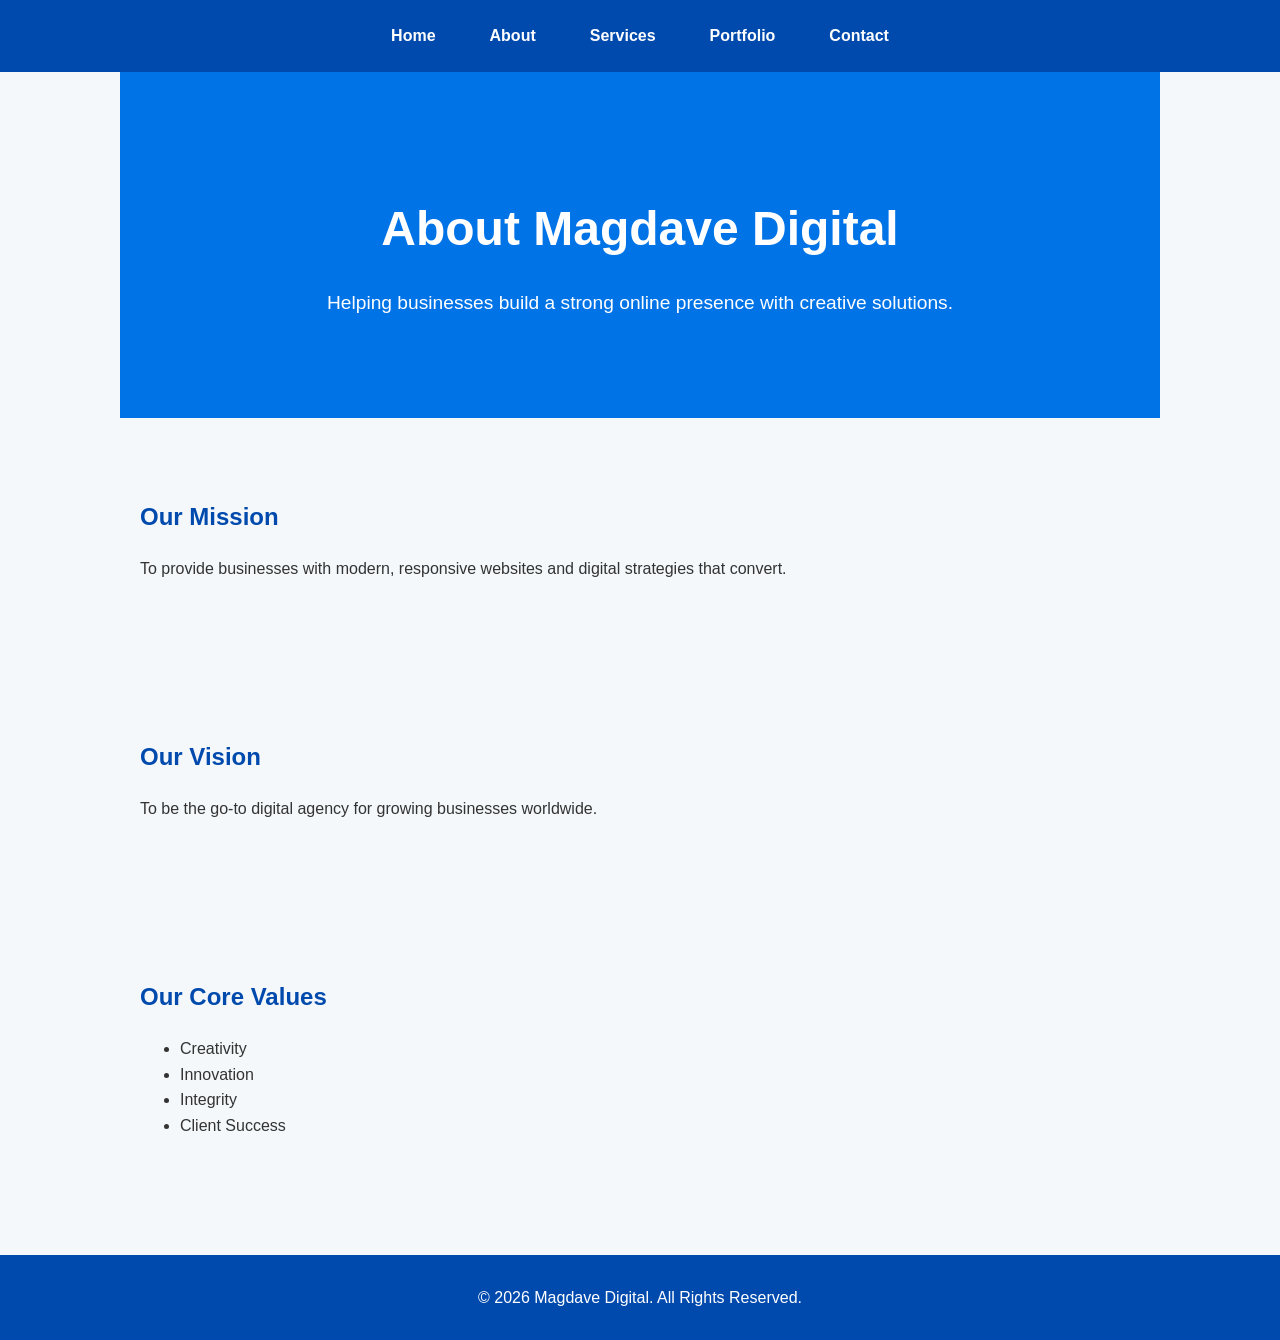
==== about.html @ f0c23b48 "Add files via upload" ====
<!DOCTYPE html>
<html>
<head>
  <title>About - Magdave Digital</title>
  <link rel="stylesheet" href="style.css">
</head>
<body>

<nav>
  <a href="index.html">Home</a>
  <a href="about.html">About</a>
  <a href="services.html">Services</a>
  <a href="portfolio.html">Portfolio</a>
  <a href="contact.html">Contact</a>
</nav>

<!-- Hero Section -->
<section class="hero">
  <h1>About Magdave Digital</h1>
  <p>Helping businesses build a strong online presence with creative solutions.</p>
</section>

<!-- Mission Section -->
<section>
  <h2>Our Mission</h2>
  <p>To provide businesses with modern, responsive websites and digital strategies that convert.</p>
</section>

<!-- Vision Section -->
<section>
  <h2>Our Vision</h2>
  <p>To be the go-to digital agency for growing businesses worldwide.</p>
</section>

<!-- Values Section -->
<section>
  <h2>Our Core Values</h2>
  <ul>
    <li>Creativity</li>
    <li>Innovation</li>
    <li>Integrity</li>
    <li>Client Success</li>
  </ul>
</section>

<footer>
  &copy; 2026 Magdave Digital. All Rights Reserved.
</footer>

</body>
</html>
---- style.css ----
/* General Styles */
body {
  font-family: Arial, sans-serif;
  margin: 0;
  padding: 0;
  line-height: 1.6;
  background-color: #f4f8fb;
  color: #333;
}

/* Navigation */
nav {
  background-color: #004aad; /* blue */
  padding: 15px 20px;
  display: flex;
  justify-content: center;
  flex-wrap: wrap;
}

nav {
  background-color: #004aad; /* blue */
  padding: 15px 20px;
  display: flex;
  justify-content: center;
  flex-wrap: wrap;
  position: sticky;   /* makes it stick */
  top: 0;             /* sticks at the top */
  z-index: 1000;      /* stays above other content */
}

nav a {
  color: white;
  margin: 0 15px;
  text-decoration: none;
  font-weight: bold;
  padding: 8px 12px;
  transition: background 0.3s;
  border-radius: 4px;
}

nav a:hover {
  background-color: #ff7f11; /* orange hover */
  color: #fff;
}

/* Hero Section */
.hero {
  text-align: center;
  padding: 80px 20px;
  background: #0073e6; /* lighter blue */
  color: #fff;
}

.hero h1 {
  font-size: 3em;
  margin-bottom: 20px;
}

.hero p {
  font-size: 1.2em;
}

/* Buttons */
button, .btn {
  background-color: #ff7f11; /* orange */
  color: #fff;
  border: none;
  padding: 12px 25px;
  cursor: pointer;
  font-size: 1em;
  border-radius: 5px;
  transition: background 0.3s;
}

button:hover, .btn:hover {
  background-color: #e66600;
}

/* Sections */
section {
  padding: 60px 20px;
  max-width: 1000px;
  margin: auto;
}

/* Headings */
h2 {
  color: #004aad; /* blue headings */
  margin-bottom: 20px;
}

/* Services / Portfolio Cards */
.card-container {
  display: flex;
  flex-wrap: wrap;
  justify-content: center;
  gap: 20px;
}

.card {
  background-color: #fff;
  border: 1px solid #ddd;
  border-radius: 8px;
  padding: 20px;
  width: 250px;
  text-align: center;
  transition: transform 0.3s;
}

.card:hover {
  transform: translateY(-5px);
  box-shadow: 0 8px 20px rgba(0,0,0,0.1);
}

/* Contact Form */
form {
  display: flex;
  flex-direction: column;
  max-width: 500px;
  margin: auto;
}

form input, form textarea {
  padding: 12px;
  margin-bottom: 15px;
  border-radius: 5px;
  border: 1px solid #ccc;
}

form button {
  align-self: center;
}

/* Footer */
footer {
  text-align: center;
  padding: 30px 20px;
  background-color: #004aad;
  color: #fff;
  margin-top: 40px;
}

/* Responsive */
@media(max-width:768px){
  .card-container {
    flex-direction: column;
    align-items: center;
  }
}

@media(max-width:768px){
  nav {
    flex-direction: column;
    align-items: center;
  }

  nav a {
    margin: 5px 0;
  }

  .card-container {
    flex-direction: column;
    align-items: center;
  }

  .hero h1 {
    font-size: 2em;
  }

  section {
    padding: 40px 15px;
  }
}
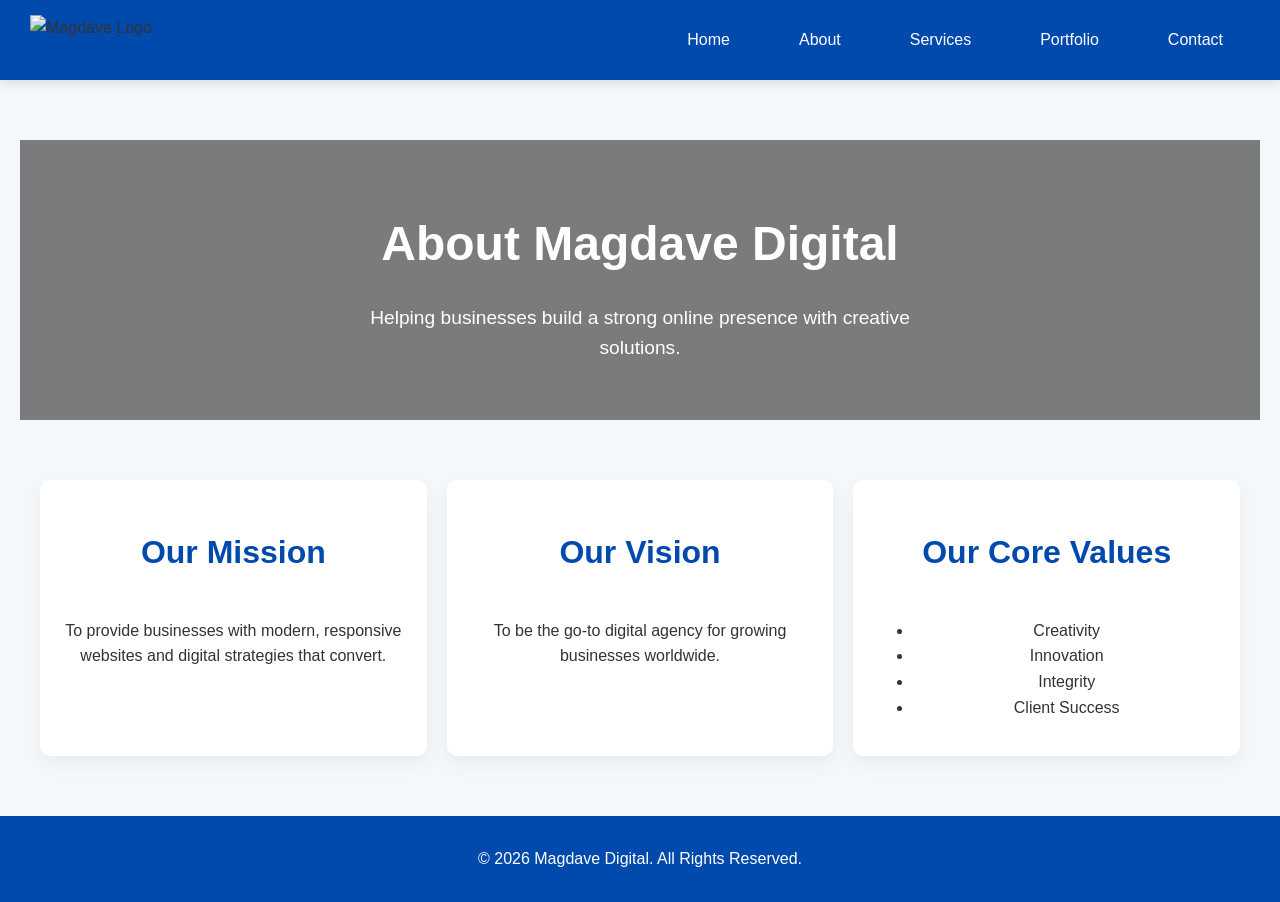
==== commit 981180f2: "Add files via upload" ====
--- a/about.html
+++ b/about.html
@@ -6,41 +6,46 @@
 </head>
 <body>
 
-<nav>
-  <a href="index.html">Home</a>
-  <a href="about.html">About</a>
-  <a href="services.html">Services</a>
-  <a href="portfolio.html">Portfolio</a>
-  <a href="contact.html">Contact</a>
+<!-- NAVBAR WITH LOGO -->
+<nav class="navbar">
+  <img src="images/logo.png" class="logo" alt="Magdave Logo">
+
+  <div class="nav-links">
+    <a href="index.html">Home</a>
+    <a href="about.html">About</a>
+    <a href="services.html">Services</a>
+    <a href="portfolio.html">Portfolio</a>
+    <a href="contact.html">Contact</a>
+  </div>
 </nav>
 
-<!-- Hero Section -->
-<section class="hero">
-  <h1>About Magdave Digital</h1>
-  <p>Helping businesses build a strong online presence with creative solutions.</p>
+<!-- HERO SECTION -->
+<section class="hero" style="background-image: url('images/about.jpg');">
+  <div class="hero-content">
+    <h1>About Magdave Digital</h1>
+    <p>Helping businesses build a strong online presence with creative solutions.</p>
+  </div>
 </section>
 
-<!-- Mission Section -->
-<section>
-  <h2>Our Mission</h2>
-  <p>To provide businesses with modern, responsive websites and digital strategies that convert.</p>
-</section>
-
-<!-- Vision Section -->
-<section>
-  <h2>Our Vision</h2>
-  <p>To be the go-to digital agency for growing businesses worldwide.</p>
-</section>
-
-<!-- Values Section -->
-<section>
-  <h2>Our Core Values</h2>
-  <ul>
-    <li>Creativity</li>
-    <li>Innovation</li>
-    <li>Integrity</li>
-    <li>Client Success</li>
-  </ul>
+<!-- MISSION, VISION, VALUES -->
+<section class="about-cards">
+  <div class="card">
+    <h2>Our Mission</h2>
+    <p>To provide businesses with modern, responsive websites and digital strategies that convert.</p>
+  </div>
+  <div class="card">
+    <h2>Our Vision</h2>
+    <p>To be the go-to digital agency for growing businesses worldwide.</p>
+  </div>
+  <div class="card">
+    <h2>Our Core Values</h2>
+    <ul>
+      <li>Creativity</li>
+      <li>Innovation</li>
+      <li>Integrity</li>
+      <li>Client Success</li>
+    </ul>
+  </div>
 </section>
 
 <footer>
--- a/style.css
+++ b/style.css
@@ -8,166 +8,298 @@
   color: #333;
 }
 
-/* Navigation */
+/* NAVIGATION */
 nav {
-  background-color: #004aad; /* blue */
+  background-color: #f1f3f5; /* brand blue */
   padding: 15px 20px;
   display: flex;
   justify-content: center;
-  flex-wrap: wrap;
-}
-
-nav {
-  background-color: #004aad; /* blue */
-  padding: 15px 20px;
-  display: flex;
-  justify-content: center;
-  flex-wrap: wrap;
-  position: sticky;   /* makes it stick */
-  top: 0;             /* sticks at the top */
-  z-index: 1000;      /* stays above other content */
+  align-items: center;
+  flex-wrap: wrap;
+}
+
+nav img.logo {
+  height: 50px;
+  margin-right: 20px;
 }
 
 nav a {
-  color: white;
+  color: #ffffff;
   margin: 0 15px;
   text-decoration: none;
   font-weight: bold;
   padding: 8px 12px;
-  transition: background 0.3s;
   border-radius: 4px;
+  transition: background 0.3s, color 0.3s;
 }
 
 nav a:hover {
-  background-color: #ff7f11; /* orange hover */
+  background-color: #ff7f11; /* bright orange hover */
   color: #fff;
 }
 
-/* Hero Section */
+/* HERO */
 .hero {
   text-align: center;
-  padding: 80px 20px;
-  background: #0073e6; /* lighter blue */
+  padding: 100px 20px;
+  background-size: cover;
+  background-position: center;
   color: #fff;
-}
-
-.hero h1 {
-  font-size: 3em;
-  margin-bottom: 20px;
-}
-
-.hero p {
-  font-size: 1.2em;
-}
-
-/* Buttons */
+  position: relative;
+}
+
+.hero::after {
+  content: "";
+  position: absolute;
+  top: 0;
+  left: 0;
+  width: 100%;
+  height: 100%;
+  background: rgba(0,0,0,0.5); /* overlay for readability */
+  z-index: 1;
+}
+
+.hero-content {
+  position: relative;
+  z-index: 2;
+}
+
+/* BUTTONS / CTAs */
 button, .btn {
-  background-color: #ff7f11; /* orange */
+  background-color: #ff7f11; /* bright orange */
   color: #fff;
   border: none;
   padding: 12px 25px;
   cursor: pointer;
   font-size: 1em;
   border-radius: 5px;
+  text-decoration: none;
+  display: inline-block;
   transition: background 0.3s;
 }
 
 button:hover, .btn:hover {
-  background-color: #e66600;
-}
-
-/* Sections */
+  background-color: #e66600; /* darker orange on hover */
+}
+
+/* SECTIONS */
 section {
   padding: 60px 20px;
   max-width: 1000px;
   margin: auto;
 }
 
-/* Headings */
+/* HEADINGS */
 h2 {
-  color: #004aad; /* blue headings */
+  color: #004aad; /* brand blue for headings */
   margin-bottom: 20px;
 }
 
-/* Services / Portfolio Cards */
-.card-container {
+/* CARDS */
+.card-container, .about-cards, .portfolio-cards {
   display: flex;
   flex-wrap: wrap;
   justify-content: center;
   gap: 20px;
 }
 
-.card {
+.card, .about-cards .card, .portfolio-cards .card {
   background-color: #fff;
-  border: 1px solid #ddd;
-  border-radius: 8px;
+  border-radius: 10px;
   padding: 20px;
-  width: 250px;
-  text-align: center;
-  transition: transform 0.3s;
+  flex: 1 1 300px;
+  text-align: center;
+  box-shadow: 0 8px 20px rgba(0,0,0,0.05);
+  transition: transform 0.3s, box-shadow 0.3s;
 }
 
 .card:hover {
   transform: translateY(-5px);
-  box-shadow: 0 8px 20px rgba(0,0,0,0.1);
-}
-
-/* Contact Form */
-form {
-  display: flex;
-  flex-direction: column;
-  max-width: 500px;
-  margin: auto;
-}
-
-form input, form textarea {
-  padding: 12px;
+  box-shadow: 0 12px 25px rgba(0,0,0,0.1);
+}
+
+/* Portfolio images */
+.portfolio-cards img {
+  width: 100%;
+  border-radius: 10px;
   margin-bottom: 15px;
-  border-radius: 5px;
-  border: 1px solid #ccc;
-}
-
-form button {
-  align-self: center;
-}
-
-/* Footer */
+}
+
+/* FOOTER */
 footer {
   text-align: center;
   padding: 30px 20px;
-  background-color: #004aad;
+  background-color: #004aad; /* brand blue */
   color: #fff;
   margin-top: 40px;
 }
 
 /* Responsive */
 @media(max-width:768px){
-  .card-container {
+  nav {
+    flex-direction: column;
+  }
+  nav img.logo {
+    margin-bottom: 10px;
+  }
+  .card-container, .about-cards, .portfolio-cards {
     flex-direction: column;
     align-items: center;
   }
 }
 
+/* Services Cards */
+.services-cards {
+  display: flex;
+  flex-wrap: wrap;
+  justify-content: center;
+  gap: 20px;
+  max-width: 1200px;
+  margin: 50px auto;
+}
+
+.services-cards .card {
+  background: #fff;
+  border-radius: 10px;
+  padding: 20px;
+  flex: 1 1 300px;
+  text-align: center;
+  box-shadow: 0 8px 20px rgba(0,0,0,0.05);
+  transition: transform 0.3s, box-shadow 0.3s;
+}
+
+.services-cards .card:hover {
+  transform: translateY(-5px);
+  box-shadow: 0 12px 25px rgba(0,0,0,0.1);
+}
+
+.services-cards img {
+  width: 100%;
+  border-radius: 10px;
+  margin-bottom: 15px;
+}
+
+/* Why Choose Us Cards */
+.why-choose-us {
+  max-width: 1000px;
+  margin: 50px auto;
+  text-align: center;
+}
+
+.why-choose-us .card-container {
+  display: flex;
+  flex-wrap: wrap;
+  justify-content: center;
+  gap: 20px;
+}
+
+.why-choose-us .card {
+  flex: 1 1 250px;
+  background: #fff;
+  border-radius: 10px;
+  padding: 20px;
+  box-shadow: 0 8px 20px rgba(0,0,0,0.05);
+  transition: transform 0.3s, box-shadow 0.3s;
+}
+
+.why-choose-us .card:hover {
+  transform: translateY(-5px);
+  box-shadow: 0 12px 25px rgba(0,0,0,0.1);
+}
+
+.why-choose-us h2 {
+  color: #004aad;
+  margin-bottom: 30px;
+}
+
+/* Responsive */
 @media(max-width:768px){
-  nav {
+  .services-cards, .why-choose-us .card-container {
     flex-direction: column;
     align-items: center;
   }
-
-  nav a {
-    margin: 5px 0;
-  }
-
-  .card-container {
-    flex-direction: column;
-    align-items: center;
-  }
-
-  .hero h1 {
-    font-size: 2em;
-  }
-
-  section {
-    padding: 40px 15px;
-  }
+}
+
+nav {
+  background-color: #004aad; /* blue */
+  padding: 15px 20px;
+  display: flex;
+  justify-content: center;
+  flex-wrap: wrap;
+  position: sticky;   /* makes it stick */
+  top: 0;             /* sticks at the top */
+  z-index: 1000;      /* stays above other content */
+}
+
+/* GENERAL */
+body {
+  font-family: 'Roboto', sans-serif;
+  margin: 0; padding: 0;
+  line-height: 1.6;
+  background-color: #f4f8fb;
+  color: #333;
+  scroll-behavior: smooth;
+  overflow-x: hidden;
+}
+
+/* NAVBAR */
+.navbar {
+  position: sticky; top: 0;
+  display: flex; justify-content: space-between; align-items: center;
+  padding: 15px 30px;
+  background-color: #004aad;
+  z-index: 1000;
+  box-shadow: 0 4px 10px rgba(0,0,0,0.1);
+  transition: background 0.3s;
+}
+
+.navbar.scrolled { background-color: rgba(0,74,173,0.95); }
+
+.logo-container { display: flex; align-items: center; gap: 15px; }
+
+.logo { height: 50px; }
+
+.nav-links { display: flex; gap: 15px; }
+
+.nav-links a {
+  color: #fff; text-decoration: none; font-weight: 500;
+  padding: 8px 12px; border-radius: 4px;
+  transition: 0.3s;
+}
+.nav-links a:hover { background-color: #ff7f11; transform: scale(1.05); }
+
+/* Hamburger Menu */
+.hamburger { display:none; font-size:30px; cursor:pointer; color:#fff; }
+
+/* HERO */
+.hero { position: relative; text-align: center; overflow: hidden; padding:140px 20px; }
+.hero-img { width:100%; height:auto; filter: brightness(50%); display:block; }
+.hero-content { position: absolute; top:50%; left:50%; transform: translate(-50%,-50%); color:#fff; max-width:800px; }
+.hero-content h1 { font-size:3em; margin-bottom:20px; }
+.hero-content p { font-size:1.2em; margin-bottom:30px; }
+.btn { background-color:#ff7f11; color:#fff; padding:15px 30px; text-decoration:none; font-weight:bold; border-radius:5px; transition:0.3s; }
+.btn:hover { background-color:#e66600; transform:scale(1.05); }
+
+/* CARDS */
+section { max-width:1200px; margin:60px auto; padding:0 20px; position: relative; }
+section h2 { text-align:center; color:#004aad; margin-bottom:40px; font-size:2em; }
+.card-container { display:flex; gap:25px; flex-wrap:wrap; justify-content:center; }
+.card { background:#fff; border-radius:10px; padding:25px; width:280px; text-align:center; box-shadow:0 8px 25px rgba(0,0,0,0.08); transition: transform 0.3s, box-shadow 0.3s; }
+.card:hover { transform:translateY(-10px); box-shadow:0 12px 30px rgba(0,0,0,0.15); }
+.card h3 { color:#004aad; margin-bottom:15px; }
+
+/* FLOATING SHAPES */
+.shape { position:absolute; border-radius:50%; opacity:0.2; z-index:0; animation: float 6s ease-in-out infinite alternate; }
+@keyframes float { 0% { transform: translateY(0px) translateX(0px); } 100% { transform: translateY(-20px) translateX(20px); } }
+
+/* FOOTER */
+footer { text-align:center; padding:30px 20px; background:#004aad; color:#fff; margin-top:60px; }
+
+/* RESPONSIVE */
+@media(max-width:900px) {
+  .card-container { flex-direction:column; align-items:center; }
+  .hero-content h1 { font-size:2.2em; }
+  .nav-links { display:none; flex-direction:column; background:#004aad; position:absolute; top:60px; right:0; width:200px; border-radius:5px; padding:15px; }
+  .nav-links.active { display:flex; }
+  .hamburger { display:block; }
 }
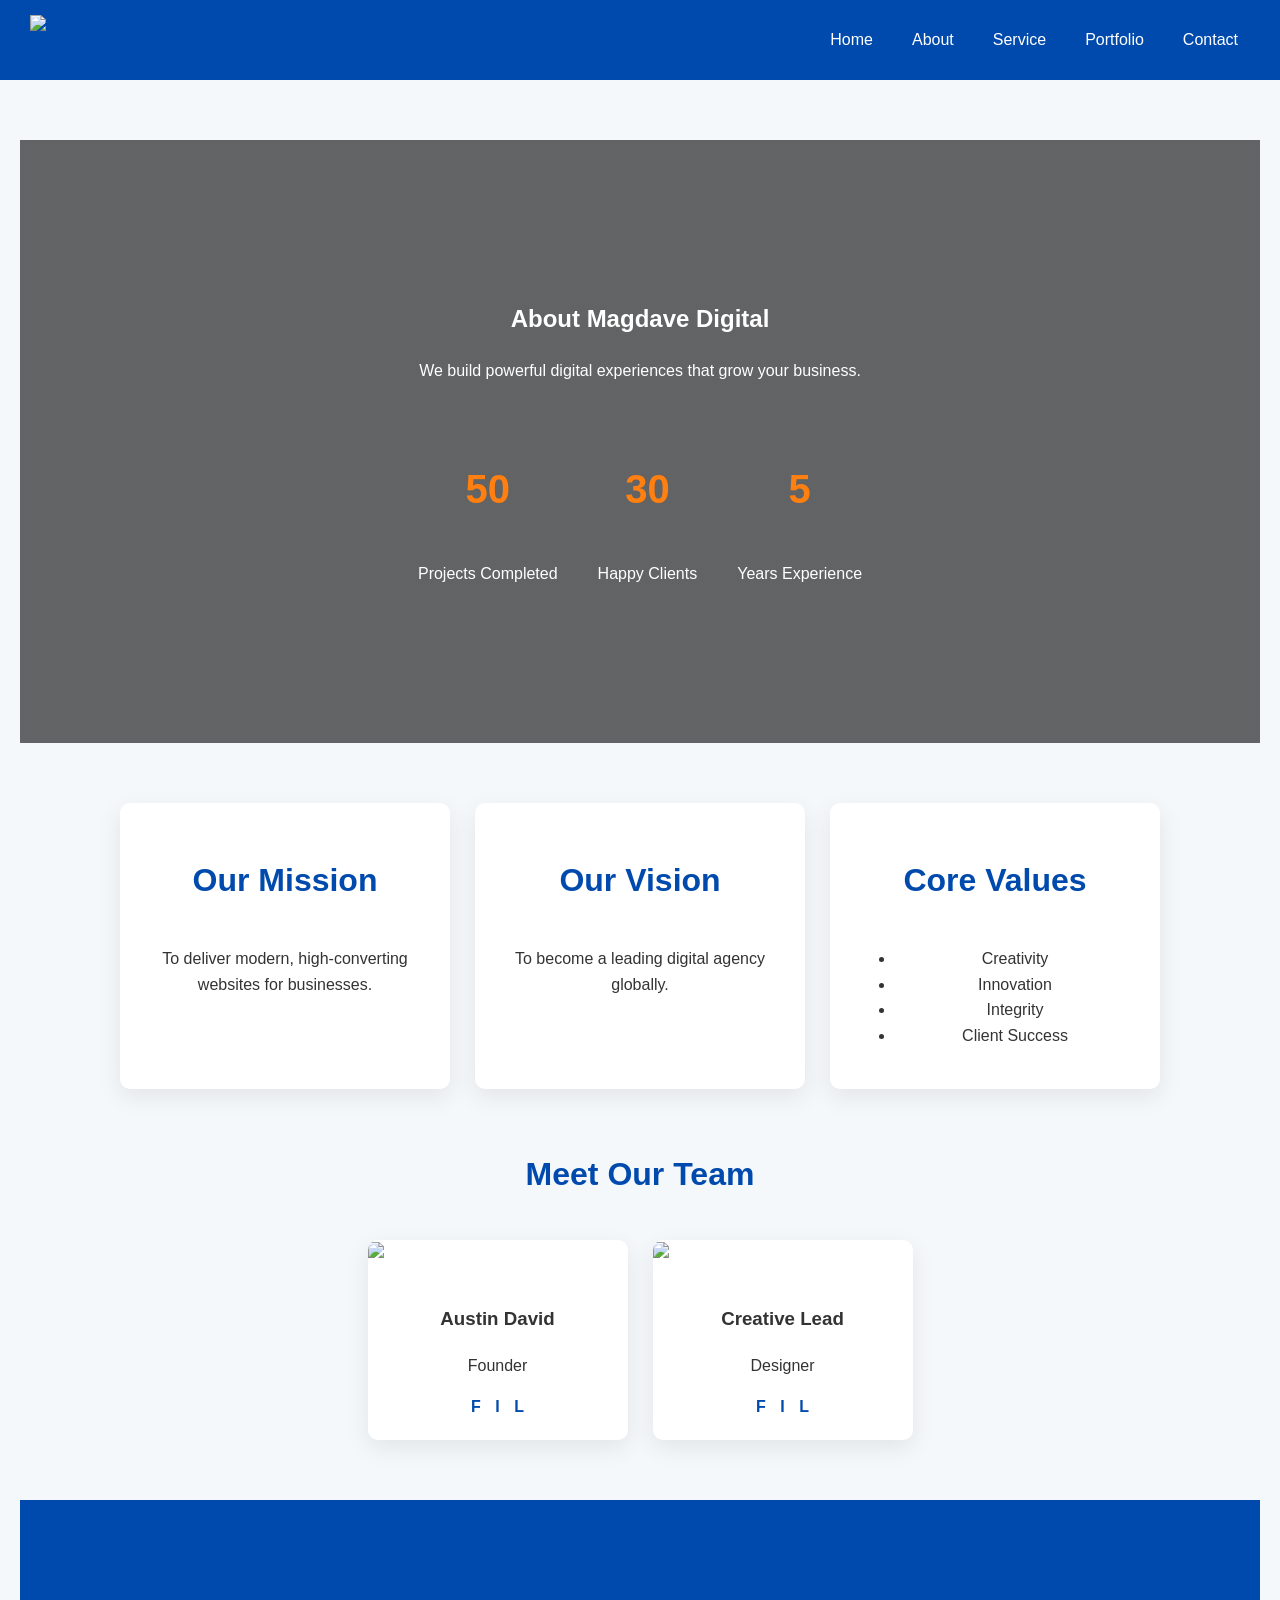
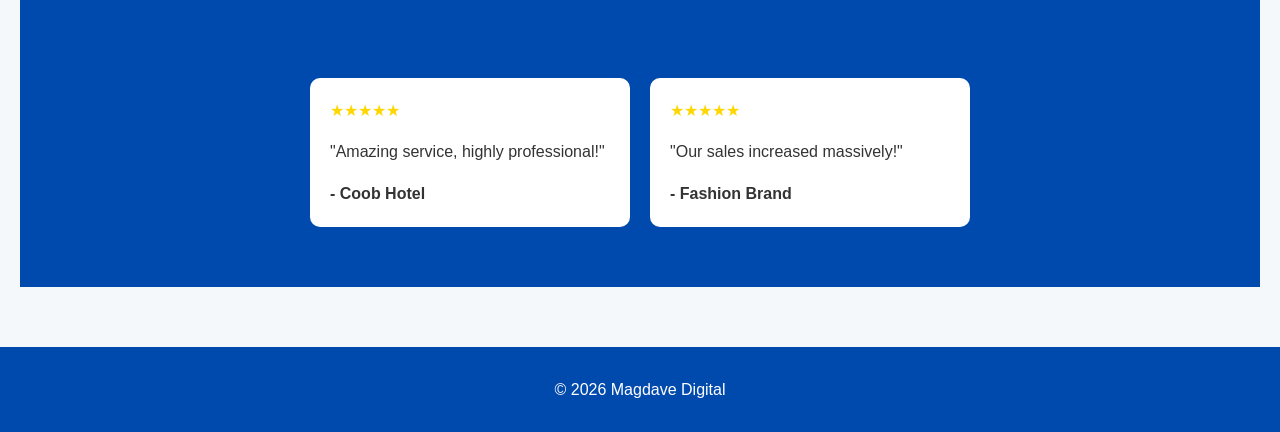
==== commit 3c40b6f0: "Add files via upload" ====
--- a/about.html
+++ b/about.html
@@ -3,42 +3,157 @@
 <head>
   <title>About - Magdave Digital</title>
   <link rel="stylesheet" href="style.css">
+
+  <!-- AOS Animation -->
+  <link href="https://unpkg.com/aos@2.3.4/dist/aos.css" rel="stylesheet">
+
+  <style>
+    /* HERO */
+    .hero {
+      text-align: center;
+      padding: 140px 20px;
+      color: #fff;
+      background: linear-gradient(rgba(0,0,0,0.6), rgba(0,0,0,0.6)),
+                  url('https://res.cloudinary.com/dzq20rwzg/image/upload/v1770821610/cld-sample-3.jpg') center/cover no-repeat;
+    }
+
+    .stats {
+      display: flex;
+      justify-content: center;
+      gap: 40px;
+      margin-top: 40px;
+      flex-wrap: wrap;
+    }
+
+    .stat {
+      text-align: center;
+    }
+
+    .stat h2 {
+      font-size: 2.5em;
+      color: #ff7f11;
+    }
+
+    /* TEAM */
+    .team-container {
+      display: flex;
+      flex-wrap: wrap;
+      gap: 25px;
+      justify-content: center;
+    }
+
+    .team-card {
+      width: 260px;
+      background: #fff;
+      border-radius: 10px;
+      overflow: hidden;
+      box-shadow: 0 8px 25px rgba(0,0,0,0.08);
+      transition: 0.3s;
+    }
+
+    .team-card:hover {
+      transform: translateY(-10px);
+    }
+
+    .team-card img {
+      width: 100%;
+    }
+
+    .team-info {
+      padding: 20px;
+      text-align: center;
+    }
+
+    .team-socials {
+      margin-top: 10px;
+    }
+
+    .team-socials a {
+      margin: 0 5px;
+      color: #004aad;
+      font-weight: bold;
+    }
+
+    /* TESTIMONIAL */
+    .testimonials {
+      background: #004aad;
+      color: #fff;
+      padding: 60px 20px;
+    }
+
+    .testimonial-container {
+      display: flex;
+      gap: 20px;
+      flex-wrap: wrap;
+      justify-content: center;
+    }
+
+    .testimonial {
+      background: #fff;
+      color: #333;
+      padding: 20px;
+      border-radius: 10px;
+      width: 280px;
+    }
+
+    .stars {
+      color: gold;
+      margin-bottom: 10px;
+    }
+
+  </style>
 </head>
+
 <body>
 
-<!-- NAVBAR WITH LOGO -->
+<!-- NAV -->
 <nav class="navbar">
-  <img src="images/logo.png" class="logo" alt="Magdave Logo">
-
+  <img src="https://res.cloudinary.com/dzq20rwzg/image/upload/v1773818804/logo_nztpli.png" class="logo">
   <div class="nav-links">
     <a href="index.html">Home</a>
     <a href="about.html">About</a>
-    <a href="services.html">Services</a>
+    <a href="service.html">Service</a>
     <a href="portfolio.html">Portfolio</a>
     <a href="contact.html">Contact</a>
   </div>
 </nav>
 
-<!-- HERO SECTION -->
-<section class="hero" style="background-image: url('images/about.jpg');">
-  <div class="hero-content">
-    <h1>About Magdave Digital</h1>
-    <p>Helping businesses build a strong online presence with creative solutions.</p>
-  </div>
-</section>
-
-<!-- MISSION, VISION, VALUES -->
+<!-- HERO -->
+<section class="hero">
+  <h1>About Magdave Digital</h1>
+  <p>We build powerful digital experiences that grow your business.</p>
+
+  <!-- STATS -->
+  <div class="stats">
+    <div class="stat">
+      <h2 class="counter" data-target="50">0</h2>
+      <p>Projects Completed</p>
+    </div>
+    <div class="stat">
+      <h2 class="counter" data-target="30">0</h2>
+      <p>Happy Clients</p>
+    </div>
+    <div class="stat">
+      <h2 class="counter" data-target="5">0</h2>
+      <p>Years Experience</p>
+    </div>
+  </div>
+</section>
+
+<!-- ABOUT CARDS -->
 <section class="about-cards">
-  <div class="card">
+  <div class="card" data-aos="fade-up">
     <h2>Our Mission</h2>
-    <p>To provide businesses with modern, responsive websites and digital strategies that convert.</p>
-  </div>
-  <div class="card">
+    <p>To deliver modern, high-converting websites for businesses.</p>
+  </div>
+
+  <div class="card" data-aos="fade-up" data-aos-delay="100">
     <h2>Our Vision</h2>
-    <p>To be the go-to digital agency for growing businesses worldwide.</p>
-  </div>
-  <div class="card">
-    <h2>Our Core Values</h2>
+    <p>To become a leading digital agency globally.</p>
+  </div>
+
+  <div class="card" data-aos="fade-up" data-aos-delay="200">
+    <h2>Core Values</h2>
     <ul>
       <li>Creativity</li>
       <li>Innovation</li>
@@ -48,9 +163,92 @@
   </div>
 </section>
 
+<!-- TEAM -->
+<section>
+  <h2 style="text-align:center;">Meet Our Team</h2>
+  <div class="team-container">
+
+    <div class="team-card" data-aos="zoom-in">
+      <img src="https://res.cloudinary.com/dzq20rwzg/image/upload/v1773842364/MAG_D_vjsitp.jpg">
+      <div class="team-info">
+        <h3>Austin David</h3>
+        <p>Founder</p>
+        <div class="team-socials">
+          <a href="#">F</a>
+          <a href="#">I</a>
+          <a href="#">L</a>
+        </div>
+      </div>
+    </div>
+
+    <div class="team-card" data-aos="zoom-in" data-aos-delay="100">
+      <img src="https://res.cloudinary.com/dzq20rwzg/image/upload/v1773842558/my_kid_h4r5l0.jpg">
+      <div class="team-info">
+        <h3>Creative Lead</h3>
+        <p>Designer</p>
+        <div class="team-socials">
+          <a href="#">F</a>
+          <a href="#">I</a>
+          <a href="#">L</a>
+        </div>
+      </div>
+    </div>
+
+  </div>
+</section>
+
+<!-- TESTIMONIAL -->
+<section class="testimonials">
+  <h2 style="text-align:center;">What Clients Say</h2>
+
+  <div class="testimonial-container">
+
+    <div class="testimonial" data-aos="fade-up">
+      <div class="stars">★★★★★</div>
+      <p>"Amazing service, highly professional!"</p>
+      <strong>- Coob Hotel</strong>
+    </div>
+
+    <div class="testimonial" data-aos="fade-up" data-aos-delay="100">
+      <div class="stars">★★★★★</div>
+      <p>"Our sales increased massively!"</p>
+      <strong>- Fashion Brand</strong>
+    </div>
+
+  </div>
+</section>
+
 <footer>
-  &copy; 2026 Magdave Digital. All Rights Reserved.
+  &copy; 2026 Magdave Digital
 </footer>
+
+<!-- SCRIPTS -->
+<script src="https://unpkg.com/aos@2.3.4/dist/aos.js"></script>
+
+<script>
+AOS.init({ duration: 1000, once: true });
+
+// COUNTER ANIMATION
+const counters = document.querySelectorAll('.counter');
+
+counters.forEach(counter => {
+  let update = () => {
+    let target = +counter.getAttribute('data-target');
+    let count = +counter.innerText;
+
+    let increment = target / 100;
+
+    if (count < target) {
+      counter.innerText = Math.ceil(count + increment);
+      setTimeout(update, 20);
+    } else {
+      counter.innerText = target;
+    }
+  };
+
+  update();
+});
+</script>
 
 </body>
 </html>
--- a/style.css
+++ b/style.css
@@ -1,240 +1,10 @@
-/* General Styles */
-body {
-  font-family: Arial, sans-serif;
-  margin: 0;
-  padding: 0;
-  line-height: 1.6;
-  background-color: #f4f8fb;
-  color: #333;
-}
-
-/* NAVIGATION */
-nav {
-  background-color: #f1f3f5; /* brand blue */
-  padding: 15px 20px;
-  display: flex;
-  justify-content: center;
-  align-items: center;
-  flex-wrap: wrap;
-}
-
-nav img.logo {
-  height: 50px;
-  margin-right: 20px;
-}
-
-nav a {
-  color: #ffffff;
-  margin: 0 15px;
-  text-decoration: none;
-  font-weight: bold;
-  padding: 8px 12px;
-  border-radius: 4px;
-  transition: background 0.3s, color 0.3s;
-}
-
-nav a:hover {
-  background-color: #ff7f11; /* bright orange hover */
-  color: #fff;
-}
-
-/* HERO */
-.hero {
-  text-align: center;
-  padding: 100px 20px;
-  background-size: cover;
-  background-position: center;
-  color: #fff;
-  position: relative;
-}
-
-.hero::after {
-  content: "";
-  position: absolute;
-  top: 0;
-  left: 0;
-  width: 100%;
-  height: 100%;
-  background: rgba(0,0,0,0.5); /* overlay for readability */
-  z-index: 1;
-}
-
-.hero-content {
-  position: relative;
-  z-index: 2;
-}
-
-/* BUTTONS / CTAs */
-button, .btn {
-  background-color: #ff7f11; /* bright orange */
-  color: #fff;
-  border: none;
-  padding: 12px 25px;
-  cursor: pointer;
-  font-size: 1em;
-  border-radius: 5px;
-  text-decoration: none;
-  display: inline-block;
-  transition: background 0.3s;
-}
-
-button:hover, .btn:hover {
-  background-color: #e66600; /* darker orange on hover */
-}
-
-/* SECTIONS */
-section {
-  padding: 60px 20px;
-  max-width: 1000px;
-  margin: auto;
-}
-
-/* HEADINGS */
-h2 {
-  color: #004aad; /* brand blue for headings */
-  margin-bottom: 20px;
-}
-
-/* CARDS */
-.card-container, .about-cards, .portfolio-cards {
-  display: flex;
-  flex-wrap: wrap;
-  justify-content: center;
-  gap: 20px;
-}
-
-.card, .about-cards .card, .portfolio-cards .card {
-  background-color: #fff;
-  border-radius: 10px;
-  padding: 20px;
-  flex: 1 1 300px;
-  text-align: center;
-  box-shadow: 0 8px 20px rgba(0,0,0,0.05);
-  transition: transform 0.3s, box-shadow 0.3s;
-}
-
-.card:hover {
-  transform: translateY(-5px);
-  box-shadow: 0 12px 25px rgba(0,0,0,0.1);
-}
-
-/* Portfolio images */
-.portfolio-cards img {
-  width: 100%;
-  border-radius: 10px;
-  margin-bottom: 15px;
-}
-
-/* FOOTER */
-footer {
-  text-align: center;
-  padding: 30px 20px;
-  background-color: #004aad; /* brand blue */
-  color: #fff;
-  margin-top: 40px;
-}
-
-/* Responsive */
-@media(max-width:768px){
-  nav {
-    flex-direction: column;
-  }
-  nav img.logo {
-    margin-bottom: 10px;
-  }
-  .card-container, .about-cards, .portfolio-cards {
-    flex-direction: column;
-    align-items: center;
-  }
-}
-
-/* Services Cards */
-.services-cards {
-  display: flex;
-  flex-wrap: wrap;
-  justify-content: center;
-  gap: 20px;
-  max-width: 1200px;
-  margin: 50px auto;
-}
-
-.services-cards .card {
-  background: #fff;
-  border-radius: 10px;
-  padding: 20px;
-  flex: 1 1 300px;
-  text-align: center;
-  box-shadow: 0 8px 20px rgba(0,0,0,0.05);
-  transition: transform 0.3s, box-shadow 0.3s;
-}
-
-.services-cards .card:hover {
-  transform: translateY(-5px);
-  box-shadow: 0 12px 25px rgba(0,0,0,0.1);
-}
-
-.services-cards img {
-  width: 100%;
-  border-radius: 10px;
-  margin-bottom: 15px;
-}
-
-/* Why Choose Us Cards */
-.why-choose-us {
-  max-width: 1000px;
-  margin: 50px auto;
-  text-align: center;
-}
-
-.why-choose-us .card-container {
-  display: flex;
-  flex-wrap: wrap;
-  justify-content: center;
-  gap: 20px;
-}
-
-.why-choose-us .card {
-  flex: 1 1 250px;
-  background: #fff;
-  border-radius: 10px;
-  padding: 20px;
-  box-shadow: 0 8px 20px rgba(0,0,0,0.05);
-  transition: transform 0.3s, box-shadow 0.3s;
-}
-
-.why-choose-us .card:hover {
-  transform: translateY(-5px);
-  box-shadow: 0 12px 25px rgba(0,0,0,0.1);
-}
-
-.why-choose-us h2 {
-  color: #004aad;
-  margin-bottom: 30px;
-}
-
-/* Responsive */
-@media(max-width:768px){
-  .services-cards, .why-choose-us .card-container {
-    flex-direction: column;
-    align-items: center;
-  }
-}
-
-nav {
-  background-color: #004aad; /* blue */
-  padding: 15px 20px;
-  display: flex;
-  justify-content: center;
-  flex-wrap: wrap;
-  position: sticky;   /* makes it stick */
-  top: 0;             /* sticks at the top */
-  z-index: 1000;      /* stays above other content */
-}
-
-/* GENERAL */
+/* =========================
+   GENERAL STYLES
+========================= */
 body {
   font-family: 'Roboto', sans-serif;
-  margin: 0; padding: 0;
+  margin: 0; 
+  padding: 0;
   line-height: 1.6;
   background-color: #f4f8fb;
   color: #333;
@@ -242,64 +12,194 @@
   overflow-x: hidden;
 }
 
-/* NAVBAR */
+a { text-decoration: none; }
+
+/* =========================
+   NAVBAR
+========================= */
 .navbar {
-  position: sticky; top: 0;
-  display: flex; justify-content: space-between; align-items: center;
+  background-color: #004aad; /* brand blue */
   padding: 15px 30px;
-  background-color: #004aad;
+  display: flex;
+  justify-content: space-between;
+  align-items: center;
+  position: sticky;
+  top: 0;
   z-index: 1000;
-  box-shadow: 0 4px 10px rgba(0,0,0,0.1);
-  transition: background 0.3s;
-}
-
-.navbar.scrolled { background-color: rgba(0,74,173,0.95); }
+}
 
 .logo-container { display: flex; align-items: center; gap: 15px; }
-
 .logo { height: 50px; }
 
-.nav-links { display: flex; gap: 15px; }
+.nav-links {
+  display: flex; 
+  gap: 15px;
+}
 
 .nav-links a {
-  color: #fff; text-decoration: none; font-weight: 500;
-  padding: 8px 12px; border-radius: 4px;
+  color: #fff;
+  font-weight: 500;
+  padding: 8px 12px;
+  border-radius: 4px;
   transition: 0.3s;
 }
-.nav-links a:hover { background-color: #ff7f11; transform: scale(1.05); }
-
-/* Hamburger Menu */
-.hamburger { display:none; font-size:30px; cursor:pointer; color:#fff; }
-
-/* HERO */
-.hero { position: relative; text-align: center; overflow: hidden; padding:140px 20px; }
-.hero-img { width:100%; height:auto; filter: brightness(50%); display:block; }
-.hero-content { position: absolute; top:50%; left:50%; transform: translate(-50%,-50%); color:#fff; max-width:800px; }
-.hero-content h1 { font-size:3em; margin-bottom:20px; }
-.hero-content p { font-size:1.2em; margin-bottom:30px; }
-.btn { background-color:#ff7f11; color:#fff; padding:15px 30px; text-decoration:none; font-weight:bold; border-radius:5px; transition:0.3s; }
-.btn:hover { background-color:#e66600; transform:scale(1.05); }
-
-/* CARDS */
-section { max-width:1200px; margin:60px auto; padding:0 20px; position: relative; }
-section h2 { text-align:center; color:#004aad; margin-bottom:40px; font-size:2em; }
-.card-container { display:flex; gap:25px; flex-wrap:wrap; justify-content:center; }
-.card { background:#fff; border-radius:10px; padding:25px; width:280px; text-align:center; box-shadow:0 8px 25px rgba(0,0,0,0.08); transition: transform 0.3s, box-shadow 0.3s; }
-.card:hover { transform:translateY(-10px); box-shadow:0 12px 30px rgba(0,0,0,0.15); }
-.card h3 { color:#004aad; margin-bottom:15px; }
-
-/* FLOATING SHAPES */
-.shape { position:absolute; border-radius:50%; opacity:0.2; z-index:0; animation: float 6s ease-in-out infinite alternate; }
-@keyframes float { 0% { transform: translateY(0px) translateX(0px); } 100% { transform: translateY(-20px) translateX(20px); } }
-
-/* FOOTER */
-footer { text-align:center; padding:30px 20px; background:#004aad; color:#fff; margin-top:60px; }
-
-/* RESPONSIVE */
+
+.nav-links a:hover {
+  background-color: #ff7f11;
+  transform: scale(1.05);
+}
+
+/* Hamburger Menu (Mobile) */
+.hamburger { display: none; font-size: 30px; cursor: pointer; color: #fff; }
+
+/* =========================
+   HERO SECTION
+========================= */
+.hero {
+  position: relative;
+  text-align: center;
+  padding: 140px 20px;
+  overflow: hidden;
+}
+
+.hero-img {
+  width: 100%;
+  height: auto;
+  filter: brightness(50%);
+  display: block;
+}
+
+.hero-content {
+  position: absolute;
+  top: 50%;
+  left: 50%;
+  transform: translate(-50%, -50%);
+  color: #fff;
+  max-width: 800px;
+}
+
+.hero-content h1 {
+  font-size: 3em;
+  margin-bottom: 20px;
+}
+
+.hero-content p {
+  font-size: 1.2em;
+  margin-bottom: 30px;
+}
+
+.btn {
+  background-color: #ff7f11; 
+  color: #fff;
+  padding: 15px 30px;
+  font-weight: bold;
+  border-radius: 5px;
+  display: inline-block;
+  transition: 0.3s;
+}
+
+.btn:hover { background-color: #e66600; transform: scale(1.05); }
+
+/* =========================
+   SECTIONS & HEADINGS
+========================= */
+section {
+  max-width: 1200px;
+  margin: 60px auto;
+  padding: 0 20px;
+  position: relative;
+}
+
+section h2 {
+  text-align: center;
+  color: #004aad;
+  margin-bottom: 40px;
+  font-size: 2em;
+}
+
+/* =========================
+   CARDS (Services / Portfolio / About)
+========================= */
+.card-container, .services-cards, .portfolio-cards, .about-cards {
+  display: flex;
+  flex-wrap: wrap;
+  justify-content: center;
+  gap: 25px;
+}
+
+.card {
+  background: #fff;
+  border-radius: 10px;
+  padding: 25px;
+  width: 280px;
+  text-align: center;
+  box-shadow: 0 8px 25px rgba(0,0,0,0.08);
+  transition: transform 0.3s, box-shadow 0.3s;
+}
+
+.card:hover {
+  transform: translateY(-10px);
+  box-shadow: 0 12px 30px rgba(0,0,0,0.15);
+}
+
+.card h3 {
+  color: #004aad;
+  margin-bottom: 15px;
+}
+
+.card img {
+  width: 100%;
+  border-radius: 10px;
+  margin-bottom: 15px;
+}
+
+/* =========================
+   FLOATING SHAPES (HOME HERO)
+========================= */
+.shape {
+  position: absolute;
+  border-radius: 50%;
+  opacity: 0.2;
+  z-index: 0;
+  animation: float 6s ease-in-out infinite alternate;
+}
+
+@keyframes float {
+  0% { transform: translateY(0px) translateX(0px); }
+  100% { transform: translateY(-20px) translateX(20px); }
+}
+
+/* =========================
+   FOOTER
+========================= */
+footer {
+  text-align: center;
+  padding: 30px 20px;
+  background: #004aad;
+  color: #fff;
+  margin-top: 60px;
+}
+
+/* =========================
+   RESPONSIVE
+========================= */
 @media(max-width:900px) {
-  .card-container { flex-direction:column; align-items:center; }
-  .hero-content h1 { font-size:2.2em; }
-  .nav-links { display:none; flex-direction:column; background:#004aad; position:absolute; top:60px; right:0; width:200px; border-radius:5px; padding:15px; }
-  .nav-links.active { display:flex; }
-  .hamburger { display:block; }
+  .card-container, .services-cards, .portfolio-cards, .about-cards {
+    flex-direction: column;
+    align-items: center;
+  }
+  .hero-content h1 { font-size: 2.2em; }
+  .nav-links {
+    display: none;
+    flex-direction: column;
+    background: #004aad;
+    position: absolute;
+    top: 60px;
+    right: 0;
+    width: 200px;
+    border-radius: 5px;
+    padding: 15px;
+  }
+  .nav-links.active { display: flex; }
+  .hamburger { display: block; }
 }
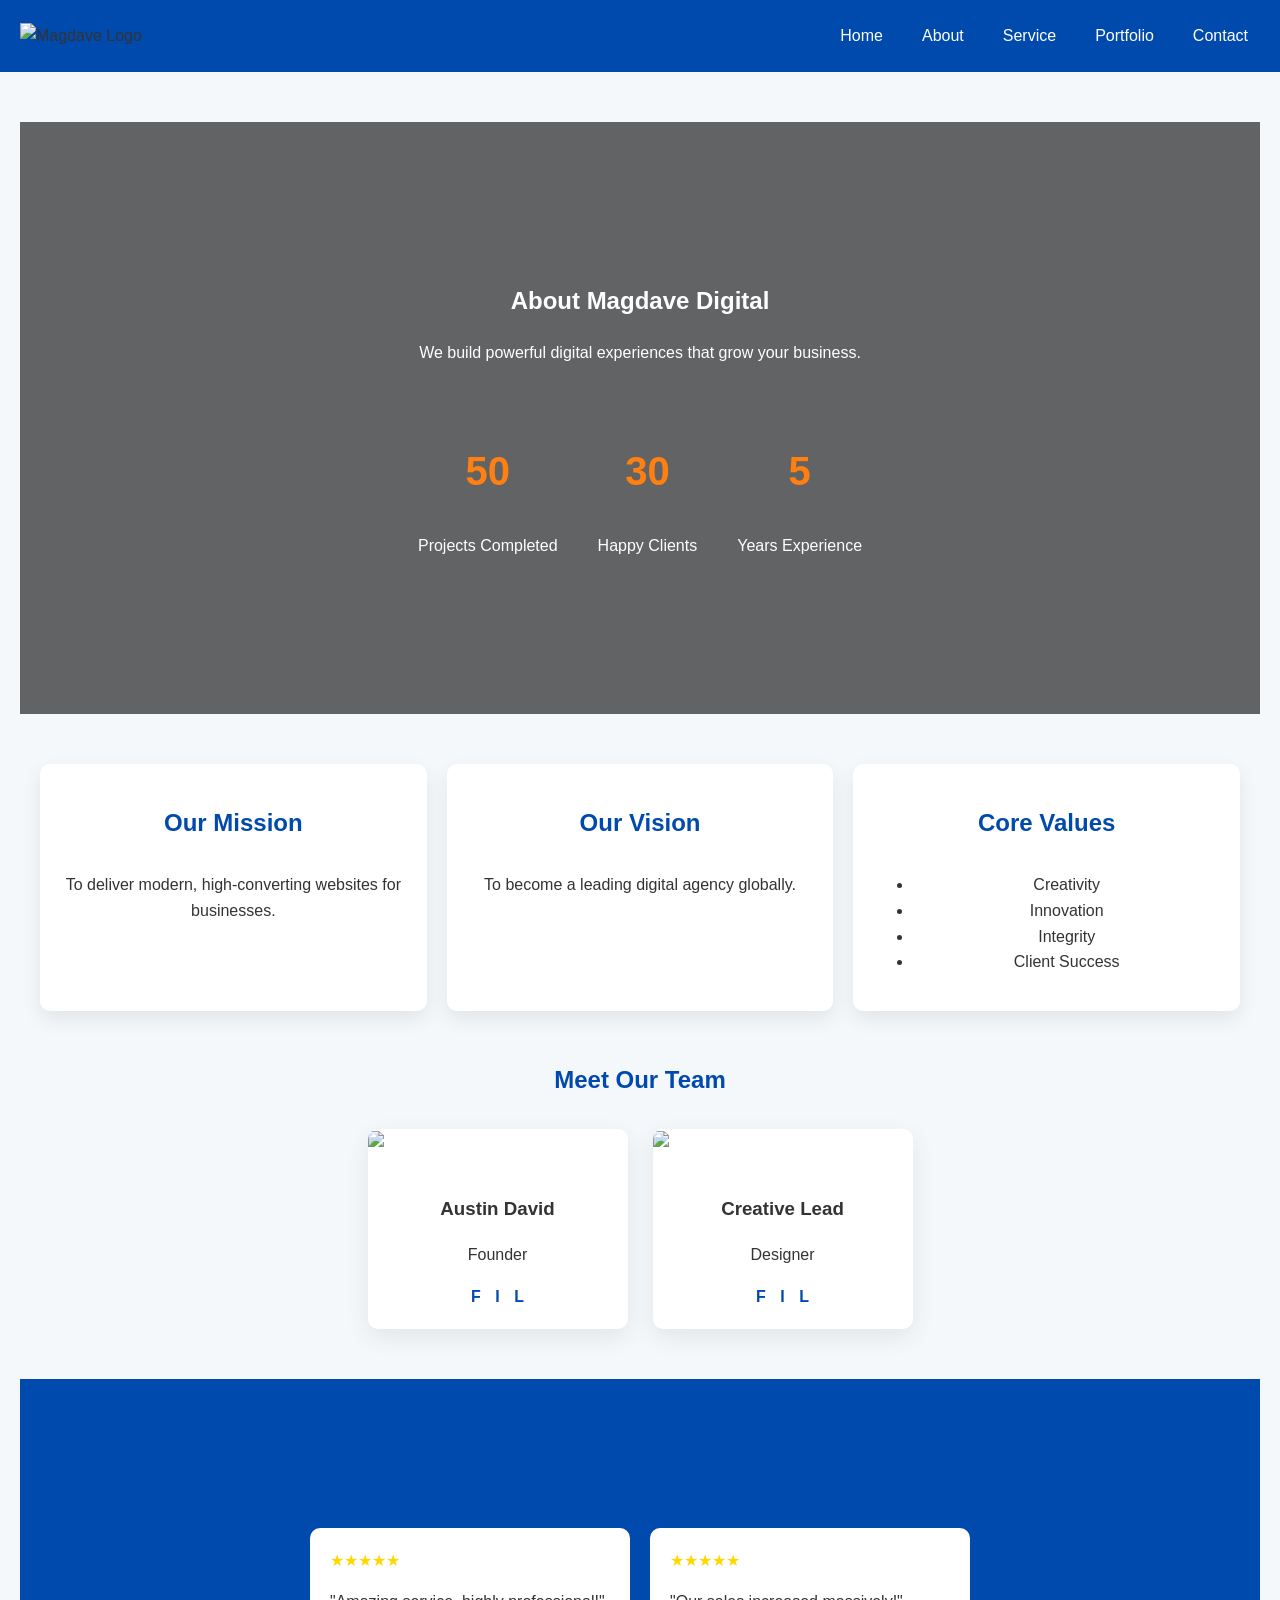
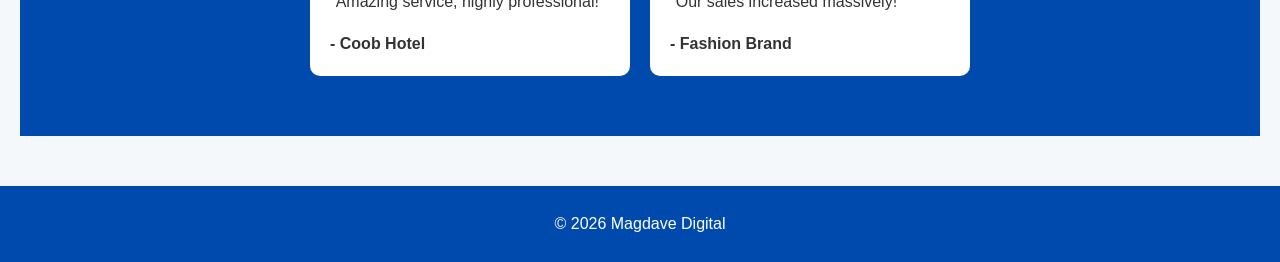
==== commit 09161055: "Add files via upload" ====
--- a/about.html
+++ b/about.html
@@ -108,14 +108,20 @@
 
 <!-- NAV -->
 <nav class="navbar">
-  <img src="https://res.cloudinary.com/dzq20rwzg/image/upload/v1773818804/logo_nztpli.png" class="logo">
-  <div class="nav-links">
+
+  <div class="logo-container">
+    <img src="https://res.cloudinary.com/dzq20rwzg/image/upload/v1773818804/logo_nztpli.png" class="logo" alt="Magdave Logo">
+    <span class="hamburger" id="hamburger">&#9776;</span>
+  </div>
+
+  <div class="nav-links" id="nav-links">
     <a href="index.html">Home</a>
     <a href="about.html">About</a>
     <a href="service.html">Service</a>
     <a href="portfolio.html">Portfolio</a>
     <a href="contact.html">Contact</a>
   </div>
+
 </nav>
 
 <!-- HERO -->
--- a/style.css
+++ b/style.css
@@ -18,8 +18,8 @@
    NAVBAR
 ========================= */
 .navbar {
-  background-color: #004aad; /* brand blue */
-  padding: 15px 30px;
+  background-color: #004aad;
+  padding: 15px 20px;
   display: flex;
   justify-content: space-between;
   align-items: center;
@@ -28,11 +28,11 @@
   z-index: 1000;
 }
 
-.logo-container { display: flex; align-items: center; gap: 15px; }
-.logo { height: 50px; }
-
+.logo { height: 45px; }
+
+/* NAV LINKS */
 .nav-links {
-  display: flex; 
+  display: flex;
   gap: 15px;
 }
 
@@ -46,27 +46,30 @@
 
 .nav-links a:hover {
   background-color: #ff7f11;
-  transform: scale(1.05);
-}
-
-/* Hamburger Menu (Mobile) */
-.hamburger { display: none; font-size: 30px; cursor: pointer; color: #fff; }
-
-/* =========================
-   HERO SECTION
+}
+
+/* HAMBURGER */
+.hamburger {
+  display: none;
+  font-size: 28px;
+  color: #fff;
+  cursor: pointer;
+}
+
+/* =========================
+   HERO
 ========================= */
 .hero {
   position: relative;
   text-align: center;
-  padding: 140px 20px;
-  overflow: hidden;
+  padding: 120px 20px;
 }
 
 .hero-img {
   width: 100%;
-  height: auto;
+  height: 100%;
+  object-fit: cover;
   filter: brightness(50%);
-  display: block;
 }
 
 .hero-content {
@@ -74,99 +77,70 @@
   top: 50%;
   left: 50%;
   transform: translate(-50%, -50%);
-  color: #fff;
-  max-width: 800px;
+  width: 90%;
+  color: #fff;
 }
 
 .hero-content h1 {
-  font-size: 3em;
-  margin-bottom: 20px;
+  font-size: 2.8em;
 }
 
 .hero-content p {
-  font-size: 1.2em;
-  margin-bottom: 30px;
-}
-
+  font-size: 1.1em;
+  margin: 15px 0;
+}
+
+/* BUTTON */
 .btn {
-  background-color: #ff7f11; 
-  color: #fff;
-  padding: 15px 30px;
-  font-weight: bold;
+  background-color: #ff7f11;
+  color: #fff;
+  padding: 12px 25px;
   border-radius: 5px;
   display: inline-block;
-  transition: 0.3s;
-}
-
-.btn:hover { background-color: #e66600; transform: scale(1.05); }
-
-/* =========================
-   SECTIONS & HEADINGS
+}
+
+/* =========================
+   SECTIONS
 ========================= */
 section {
   max-width: 1200px;
-  margin: 60px auto;
-  padding: 0 20px;
-  position: relative;
+  margin: 50px auto;
+  padding: 0 15px;
 }
 
 section h2 {
   text-align: center;
   color: #004aad;
-  margin-bottom: 40px;
-  font-size: 2em;
-}
-
-/* =========================
-   CARDS (Services / Portfolio / About)
-========================= */
-.card-container, .services-cards, .portfolio-cards, .about-cards {
+  margin-bottom: 30px;
+}
+
+/* =========================
+   CARDS
+========================= */
+.card-container,
+.services-cards,
+.portfolio-cards,
+.about-cards {
   display: flex;
   flex-wrap: wrap;
   justify-content: center;
-  gap: 25px;
-}
-
+  gap: 20px;
+}
+
+/* KEY FIX: FLEXIBLE WIDTH */
 .card {
+  flex: 1 1 300px;  /* 🔥 THIS FIXES MOBILE */
+  max-width: 350px;
   background: #fff;
   border-radius: 10px;
-  padding: 25px;
-  width: 280px;
-  text-align: center;
-  box-shadow: 0 8px 25px rgba(0,0,0,0.08);
-  transition: transform 0.3s, box-shadow 0.3s;
-}
-
-.card:hover {
-  transform: translateY(-10px);
-  box-shadow: 0 12px 30px rgba(0,0,0,0.15);
-}
-
-.card h3 {
-  color: #004aad;
-  margin-bottom: 15px;
+  padding: 20px;
+  text-align: center;
+  box-shadow: 0 8px 20px rgba(0,0,0,0.08);
 }
 
 .card img {
   width: 100%;
   border-radius: 10px;
-  margin-bottom: 15px;
-}
-
-/* =========================
-   FLOATING SHAPES (HOME HERO)
-========================= */
-.shape {
-  position: absolute;
-  border-radius: 50%;
-  opacity: 0.2;
-  z-index: 0;
-  animation: float 6s ease-in-out infinite alternate;
-}
-
-@keyframes float {
-  0% { transform: translateY(0px) translateX(0px); }
-  100% { transform: translateY(-20px) translateX(20px); }
 }
 
 /* =========================
@@ -174,32 +148,67 @@
 ========================= */
 footer {
   text-align: center;
-  padding: 30px 20px;
+  padding: 25px;
   background: #004aad;
   color: #fff;
-  margin-top: 60px;
-}
-
-/* =========================
-   RESPONSIVE
-========================= */
-@media(max-width:900px) {
-  .card-container, .services-cards, .portfolio-cards, .about-cards {
-    flex-direction: column;
-    align-items: center;
-  }
-  .hero-content h1 { font-size: 2.2em; }
+}
+
+/* =========================
+   TABLET
+========================= */
+@media (max-width: 900px) {
+
+  .hero-content h1 {
+    font-size: 2em;
+  }
+
   .nav-links {
     display: none;
     flex-direction: column;
     background: #004aad;
     position: absolute;
-    top: 60px;
+    top: 70px;
     right: 0;
-    width: 200px;
-    border-radius: 5px;
+    width: 220px;
     padding: 15px;
   }
-  .nav-links.active { display: flex; }
-  .hamburger { display: block; }
+
+  .nav-links.active {
+    display: flex;
+  }
+
+  .hamburger {
+    display: block;
+  }
+}
+
+/* =========================
+   MOBILE (PHONES)
+========================= */
+@media (max-width: 600px) {
+
+  .hero {
+    padding: 90px 15px;
+  }
+
+  .hero-content h1 {
+    font-size: 1.6em;
+  }
+
+  .hero-content p {
+    font-size: 1em;
+  }
+
+  .btn {
+    padding: 10px 20px;
+    font-size: 0.9em;
+  }
+
+  .card {
+    flex: 1 1 100%;
+  }
+
+  .logo {
+    height: 40px;
+  }
 }
